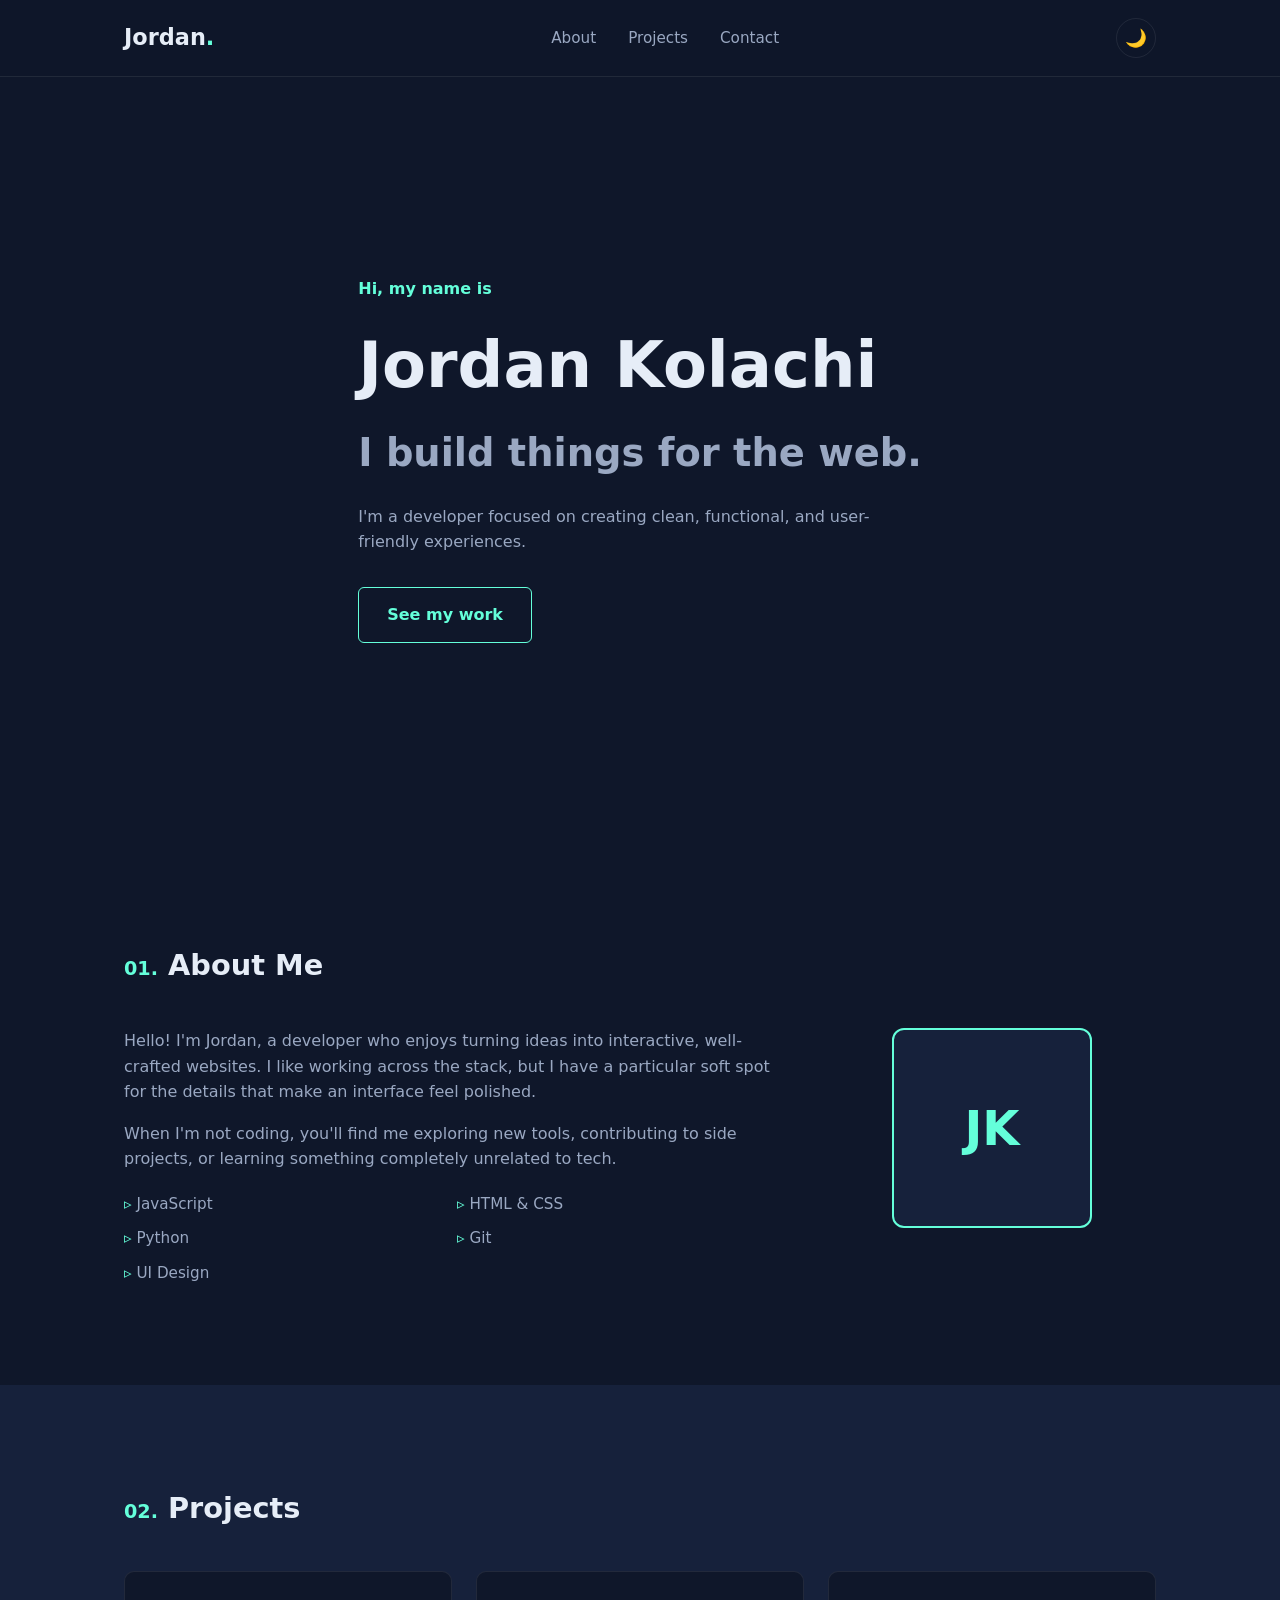
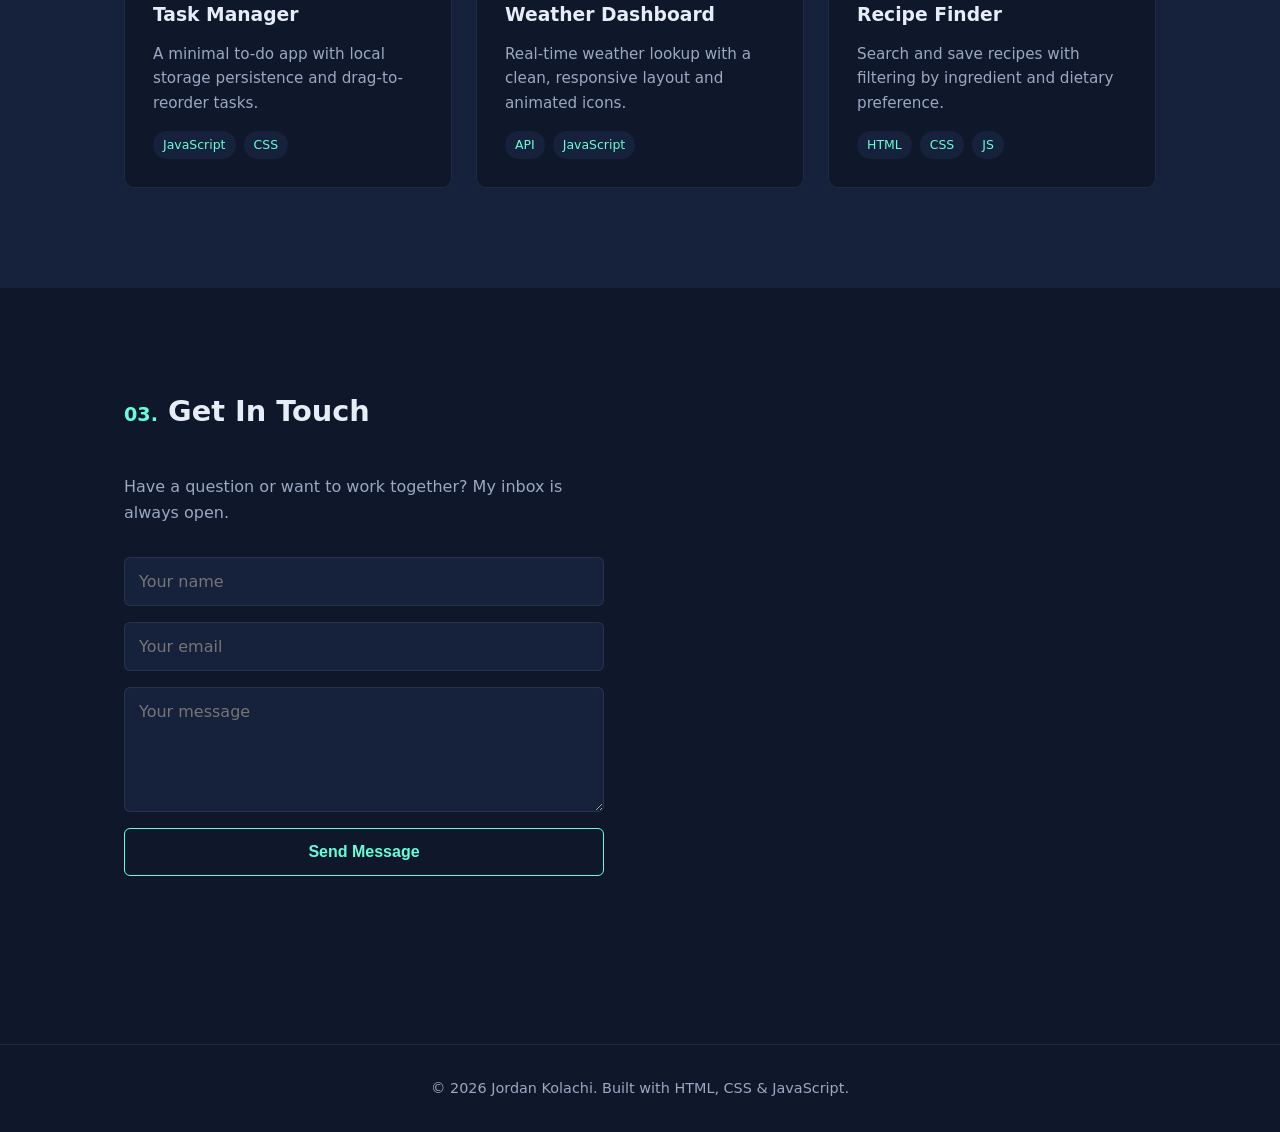
==== index.html @ 6e2cabd5 "Initial commit" ====
<!DOCTYPE html>
<html lang="en">
<head>
<meta charset="UTF-8">
<meta name="viewport" content="width=device-width, initial-scale=1.0">
<title>Jordan Kolachi — Portfolio</title>
<link rel="stylesheet" href="style.css">
</head>
<body>

<header class="site-header">
  <div class="container nav-wrap">
    <a href="#home" class="logo">Jordan<span>.</span></a>
    <nav>
      <ul class="nav-links">
        <li><a href="#about">About</a></li>
        <li><a href="#projects">Projects</a></li>
        <li><a href="#contact">Contact</a></li>
      </ul>
    </nav>
    <button class="theme-toggle" id="themeToggle" aria-label="Toggle dark mode">🌙</button>
  </div>
</header>

<section id="home" class="hero">
  <div class="container hero-content">
    <p class="eyebrow">Hi, my name is</p>
    <h1>Jordan Kolachi</h1>
    <h2>I build things for the web.</h2>
    <p class="hero-text">I'm a developer focused on creating clean, functional, and user-friendly experiences.</p>
    <a href="#projects" class="btn">See my work</a>
  </div>
</section>

<section id="about" class="section">
  <div class="container">
    <h2 class="section-title"><span>01.</span> About Me</h2>
    <div class="about-grid">
      <div class="about-text">
        <p>Hello! I'm Jordan, a developer who enjoys turning ideas into interactive, well-crafted websites. I like working across the stack, but I have a particular soft spot for the details that make an interface feel polished.</p>
        <p>When I'm not coding, you'll find me exploring new tools, contributing to side projects, or learning something completely unrelated to tech.</p>
        <ul class="skills-list">
          <li>JavaScript</li>
          <li>HTML &amp; CSS</li>
          <li>Python</li>
          <li>Git</li>
          <li>UI Design</li>
        </ul>
      </div>
      <div class="about-photo">
        <div class="photo-frame">JK</div>
      </div>
    </div>
  </div>
</section>

<section id="projects" class="section alt">
  <div class="container">
    <h2 class="section-title"><span>02.</span> Projects</h2>
    <div class="projects-grid">
      <article class="project-card">
        <h3>Task Manager</h3>
        <p>A minimal to-do app with local storage persistence and drag-to-reorder tasks.</p>
        <div class="tags"><span>JavaScript</span><span>CSS</span></div>
      </article>
      <article class="project-card">
        <h3>Weather Dashboard</h3>
        <p>Real-time weather lookup with a clean, responsive layout and animated icons.</p>
        <div class="tags"><span>API</span><span>JavaScript</span></div>
      </article>
      <article class="project-card">
        <h3>Recipe Finder</h3>
        <p>Search and save recipes with filtering by ingredient and dietary preference.</p>
        <div class="tags"><span>HTML</span><span>CSS</span><span>JS</span></div>
      </article>
    </div>
  </div>
</section>

<section id="contact" class="section contact-section">
  <div class="container">
    <h2 class="section-title"><span>03.</span> Get In Touch</h2>
    <p>Have a question or want to work together? My inbox is always open.</p>
    <form id="contactForm" class="contact-form">
      <input type="text" id="name" name="name" placeholder="Your name" required>
      <input type="email" id="email" name="email" placeholder="Your email" required>
      <textarea id="message" name="message" rows="5" placeholder="Your message" required></textarea>
      <button type="submit" class="btn">Send Message</button>
      <p class="form-status" id="formStatus"></p>
    </form>
  </div>
</section>

<footer class="site-footer">
  <div class="container">
    <p>&copy; <span id="year"></span> Jordan Kolachi. Built with HTML, CSS &amp; JavaScript.</p>
  </div>
</footer>

<script src="script.js"></script>
</body>
</html>
---- style.css ----
:root {
  --bg: #0f172a;
  --bg-alt: #16213b;
  --text: #e6edf7;
  --text-muted: #9aa8c2;
  --accent: #64ffda;
  --border: rgba(255, 255, 255, 0.08);
  --transition: 0.3s ease;
}

body.light {
  --bg: #f7f9fc;
  --bg-alt: #eef1f8;
  --text: #142033;
  --text-muted: #4b5a75;
  --accent: #0f9d8c;
  --border: rgba(0, 0, 0, 0.08);
}

* {
  margin: 0;
  padding: 0;
  box-sizing: border-box;
}

html {
  scroll-behavior: smooth;
}

body {
  font-family: 'Segoe UI', system-ui, -apple-system, sans-serif;
  background: var(--bg);
  color: var(--text);
  transition: background var(--transition), color var(--transition);
  line-height: 1.6;
}

.container {
  max-width: 1080px;
  margin: 0 auto;
  padding: 0 24px;
}

a {
  color: inherit;
  text-decoration: none;
}

ul {
  list-style: none;
}

/* Header */
.site-header {
  position: sticky;
  top: 0;
  z-index: 100;
  background: rgba(15, 23, 42, 0.85);
  backdrop-filter: blur(8px);
  border-bottom: 1px solid var(--border);
}

body.light .site-header {
  background: rgba(247, 249, 252, 0.85);
}

.nav-wrap {
  display: flex;
  align-items: center;
  justify-content: space-between;
  padding-top: 18px;
  padding-bottom: 18px;
}

.logo {
  font-size: 1.4rem;
  font-weight: 700;
}

.logo span {
  color: var(--accent);
}

.nav-links {
  display: flex;
  gap: 32px;
}

.nav-links a {
  font-size: 0.95rem;
  color: var(--text-muted);
  transition: color var(--transition);
}

.nav-links a:hover {
  color: var(--accent);
}

.theme-toggle {
  background: none;
  border: 1px solid var(--border);
  border-radius: 50%;
  width: 40px;
  height: 40px;
  font-size: 1.1rem;
  cursor: pointer;
  color: var(--text);
}

/* Hero */
.hero {
  min-height: 85vh;
  display: flex;
  align-items: center;
}

.eyebrow {
  color: var(--accent);
  font-weight: 600;
  margin-bottom: 12px;
}

.hero h1 {
  font-size: clamp(2.2rem, 6vw, 4rem);
  font-weight: 800;
  margin-bottom: 6px;
}

.hero h2 {
  font-size: clamp(1.4rem, 4vw, 2.4rem);
  color: var(--text-muted);
  margin-bottom: 20px;
}

.hero-text {
  max-width: 520px;
  color: var(--text-muted);
  margin-bottom: 32px;
}

.btn {
  display: inline-block;
  padding: 14px 28px;
  border: 1px solid var(--accent);
  border-radius: 6px;
  color: var(--accent);
  font-weight: 600;
  cursor: pointer;
  background: transparent;
  font-size: 1rem;
  transition: background var(--transition), color var(--transition);
}

.btn:hover {
  background: var(--accent);
  color: var(--bg);
}

/* Sections */
.section {
  padding: 100px 0;
}

.section.alt {
  background: var(--bg-alt);
}

.section-title {
  font-size: 1.8rem;
  margin-bottom: 40px;
  display: flex;
  align-items: baseline;
  gap: 10px;
}

.section-title span {
  color: var(--accent);
  font-size: 1.2rem;
}

/* About */
.about-grid {
  display: grid;
  grid-template-columns: 2fr 1fr;
  gap: 48px;
  align-items: start;
}

.about-text p {
  color: var(--text-muted);
  margin-bottom: 16px;
}

.skills-list {
  display: grid;
  grid-template-columns: repeat(2, 1fr);
  gap: 10px;
  margin-top: 20px;
}

.skills-list li {
  color: var(--text-muted);
  font-size: 0.95rem;
}

.skills-list li::before {
  content: "▹ ";
  color: var(--accent);
}

.photo-frame {
  width: 200px;
  height: 200px;
  margin: 0 auto;
  border: 2px solid var(--accent);
  border-radius: 12px;
  display: flex;
  align-items: center;
  justify-content: center;
  font-size: 3rem;
  font-weight: 800;
  color: var(--accent);
  background: var(--bg-alt);
}

/* Projects */
.projects-grid {
  display: grid;
  grid-template-columns: repeat(auto-fit, minmax(260px, 1fr));
  gap: 24px;
}

.project-card {
  background: var(--bg);
  border: 1px solid var(--border);
  border-radius: 10px;
  padding: 28px;
  transition: transform var(--transition), border-color var(--transition);
}

.project-card:hover {
  transform: translateY(-6px);
  border-color: var(--accent);
}

.project-card h3 {
  margin-bottom: 12px;
}

.project-card p {
  color: var(--text-muted);
  font-size: 0.95rem;
  margin-bottom: 16px;
}

.tags {
  display: flex;
  gap: 8px;
  flex-wrap: wrap;
}

.tags span {
  font-size: 0.78rem;
  padding: 4px 10px;
  border-radius: 20px;
  background: var(--bg-alt);
  color: var(--accent);
}

/* Contact */
.contact-section p {
  color: var(--text-muted);
  max-width: 480px;
  margin-bottom: 32px;
}

.contact-form {
  display: flex;
  flex-direction: column;
  gap: 16px;
  max-width: 480px;
}

.contact-form input,
.contact-form textarea {
  padding: 14px;
  border-radius: 6px;
  border: 1px solid var(--border);
  background: var(--bg-alt);
  color: var(--text);
  font-family: inherit;
  font-size: 1rem;
}

.contact-form input:focus,
.contact-form textarea:focus {
  outline: none;
  border-color: var(--accent);
}

.form-status {
  color: var(--accent);
  font-size: 0.9rem;
  min-height: 20px;
}

/* Footer */
.site-footer {
  padding: 32px 0;
  text-align: center;
  color: var(--text-muted);
  font-size: 0.9rem;
  border-top: 1px solid var(--border);
}

/* Responsive */
@media (max-width: 720px) {
  .nav-links {
    display: none;
  }
  .about-grid {
    grid-template-columns: 1fr;
  }
  .about-photo {
    order: -1;
  }
}
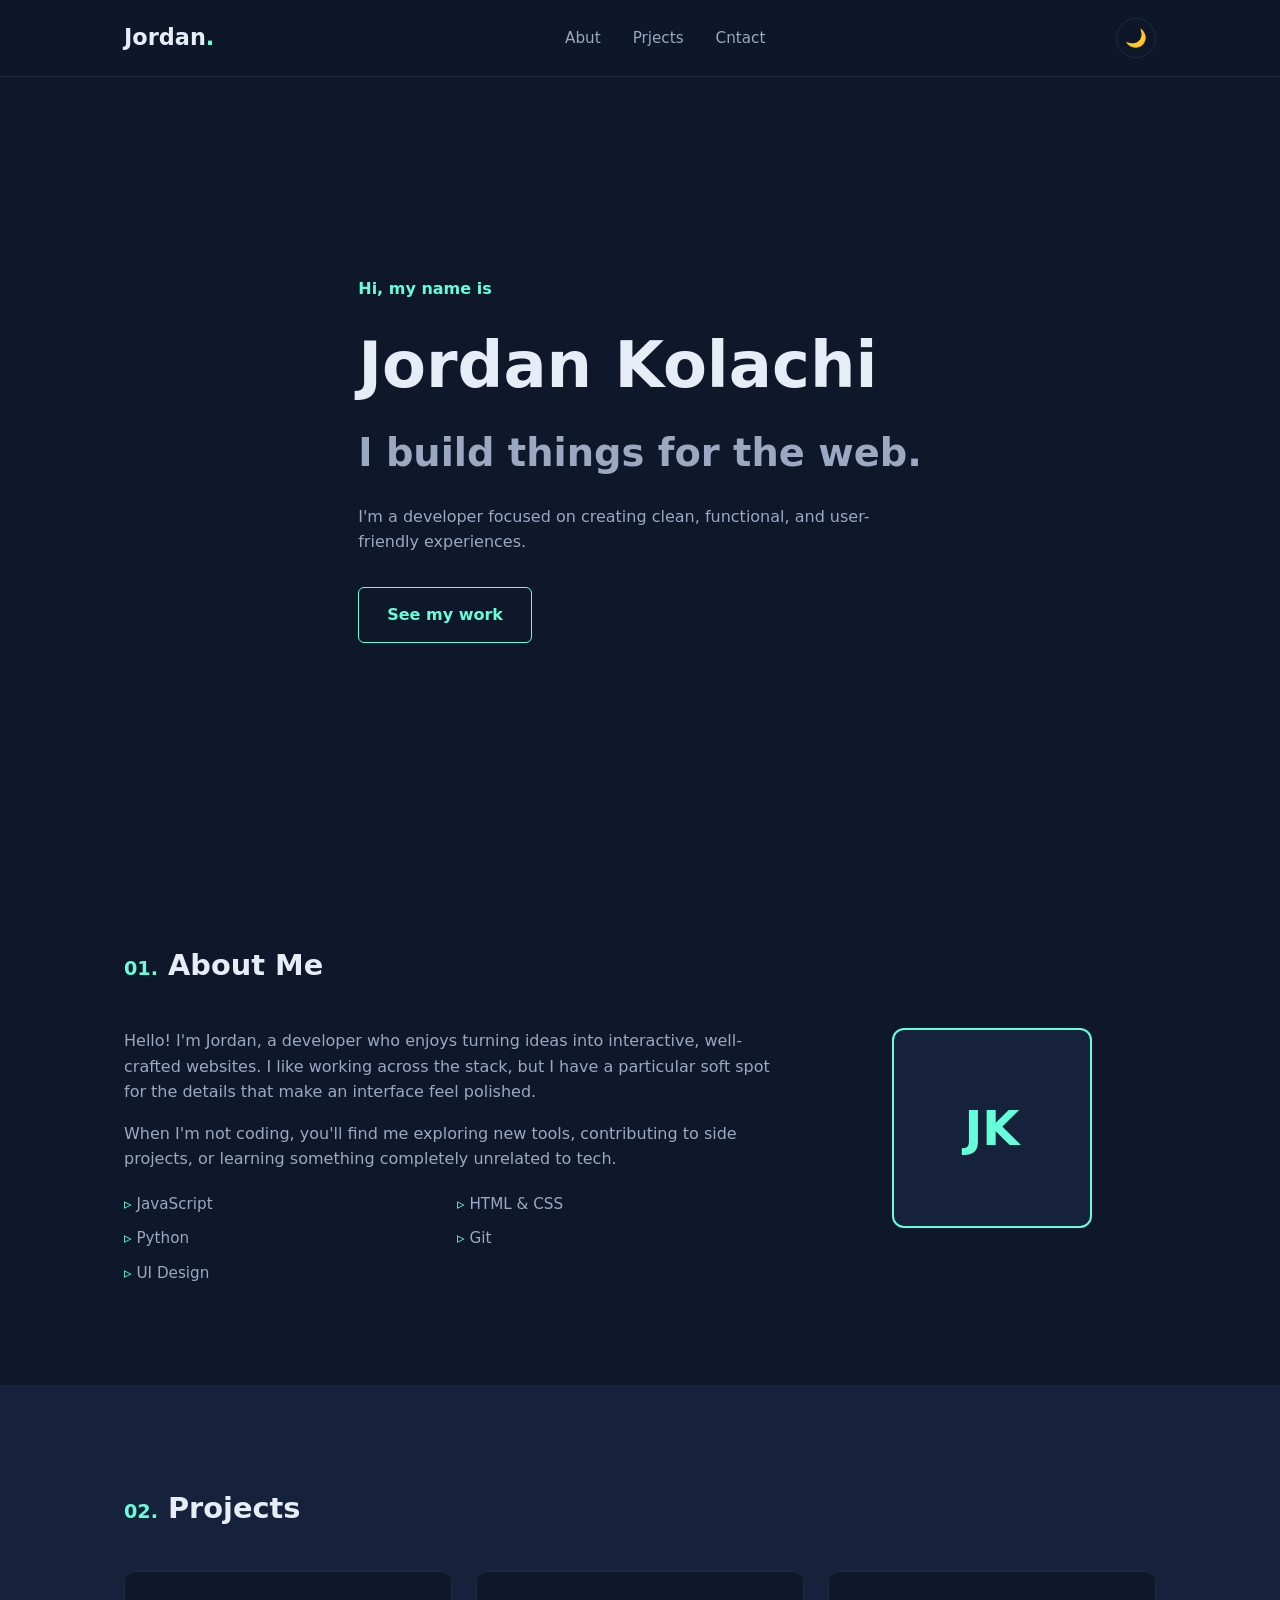
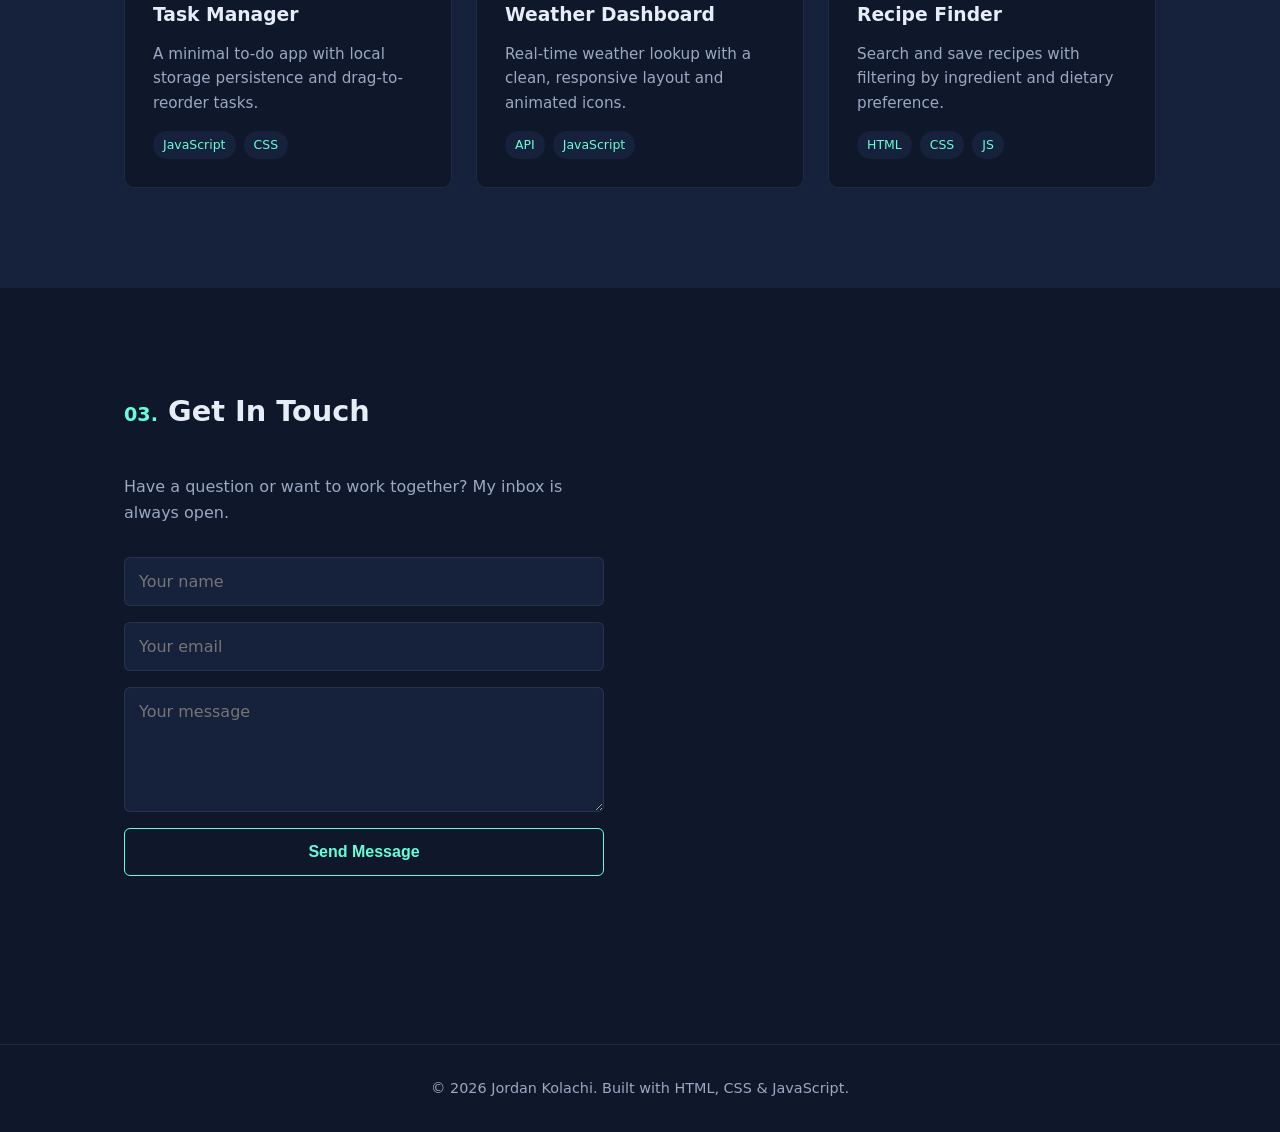
==== commit 30a4d6cd: "index file  ismey O ki changes ki hai." ====
--- a/index.html
+++ b/index.html
@@ -13,9 +13,9 @@
     <a href="#home" class="logo">Jordan<span>.</span></a>
     <nav>
       <ul class="nav-links">
-        <li><a href="#about">About</a></li>
-        <li><a href="#projects">Projects</a></li>
-        <li><a href="#contact">Contact</a></li>
+        <li><a href="#about">Abut</a></li>
+        <li><a href="#projects">Prjects</a></li>
+        <li><a href="#contact">Cntact</a></li>
       </ul>
     </nav>
     <button class="theme-toggle" id="themeToggle" aria-label="Toggle dark mode">🌙</button>
